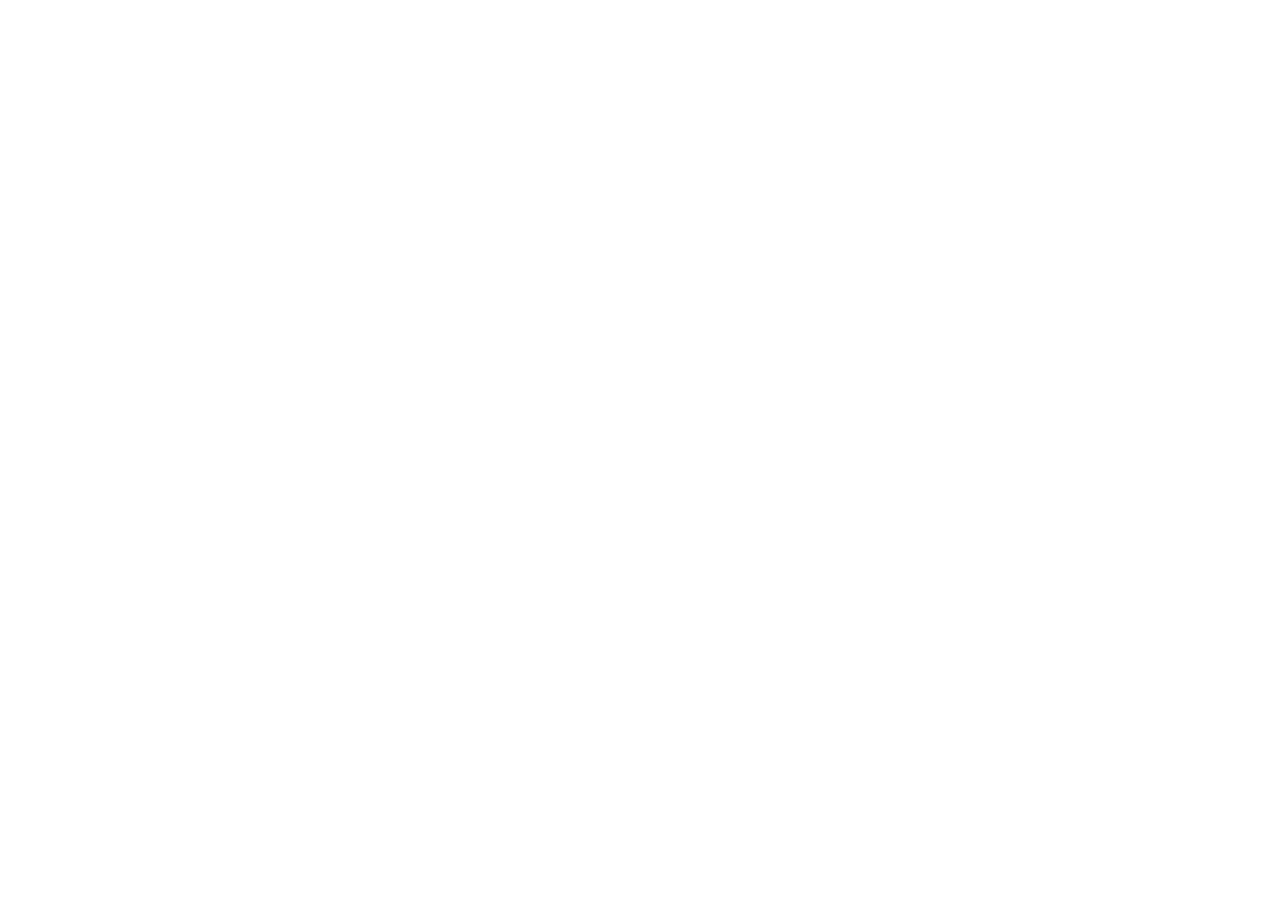
==== qr/educational-coloring/index.html @ 6da69299 "Add index.html for redirecting to ILUNA Studio" ====
<!DOCTYPE html>
<html lang="en">
<head>
    <meta charset="UTF-8">
    <meta http-equiv="refresh" content="0;url=https://ilunastudios.com">
    <script>
        window.location.href = "https://ilunastudios.com";
    </script>
    <title>Educational Coloring Adventures - ILUNA STUDIO</title>
</head>
<body>
    <p>Redirecting to <a href="https://ilunastudios.com">ILUNA Studio</a>...</p>
</body>
</html>
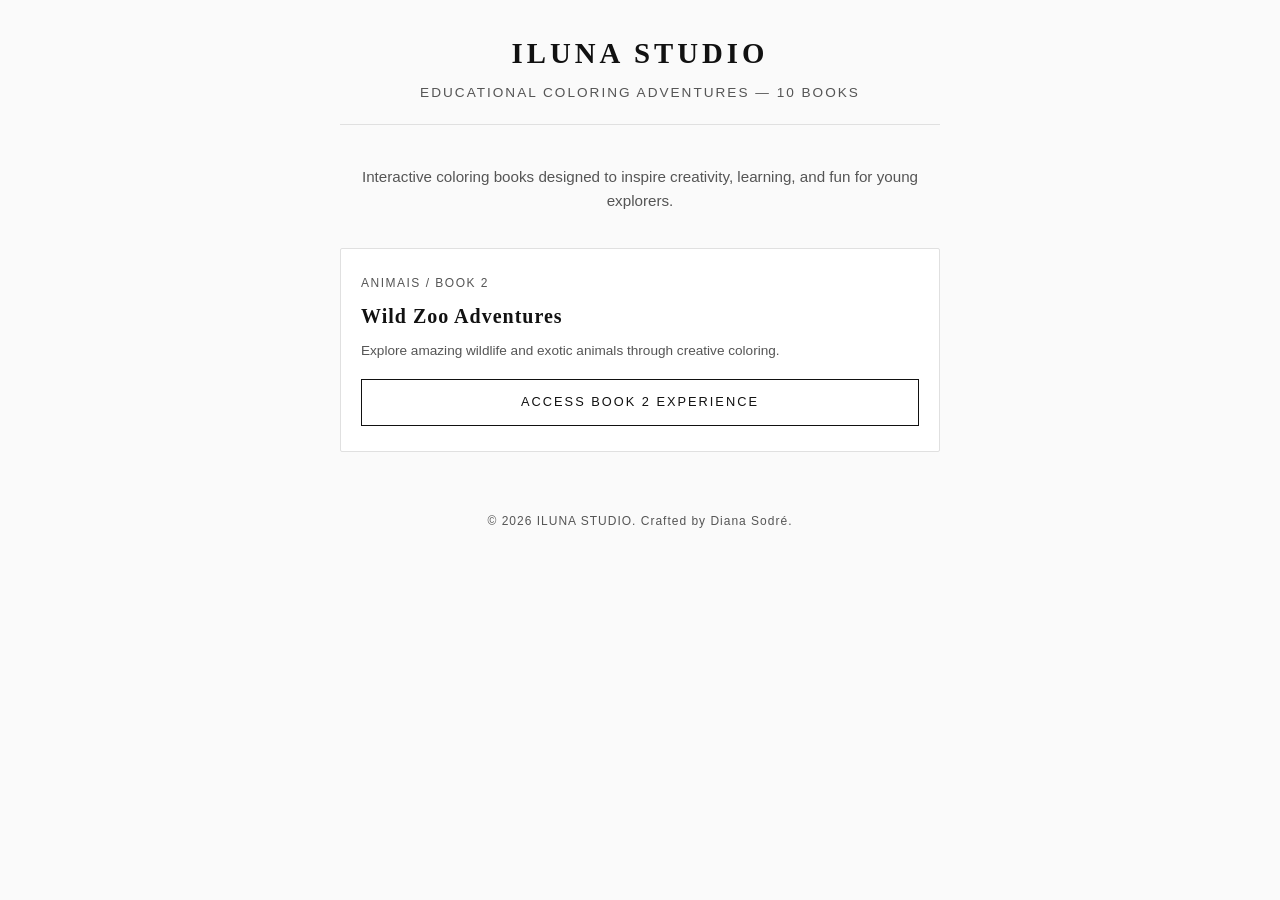
==== commit a503f13c: "Update index.html" ====
--- a/qr/educational-coloring/index.html
+++ b/qr/educational-coloring/index.html
@@ -2,13 +2,182 @@
 <html lang="en">
 <head>
     <meta charset="UTF-8">
-    <meta http-equiv="refresh" content="0;url=https://ilunastudios.com">
-    <script>
-        window.location.href = "https://ilunastudios.com";
-    </script>
-    <title>Educational Coloring Adventures - ILUNA STUDIO</title>
+    <meta name="viewport" content="width=device-width, initial-scale=1.0">
+    <title>ILUNA STUDIO | Educational Coloring Adventures</title>
+    
+    <!-- SEO Internacional para EUA e Europa -->
+    <meta name="description" content="Explore the Educational Coloring Adventures series (10 books) by Diana Sodré. Interactive phygital coloring books for kids.">
+    <meta name="robots" content="index, follow">
+    <link rel="canonical" href="https://ilunastudios.com/qr/educational-coloring/">
+
+    <!-- Tipografia e Estilos Integrados (Performance & Carregamento Instantâneo) -->
+    <link rel="preconnect" href="https://fonts.googleapis.com">
+    <link rel="preconnect" href="https://fonts.gstatic.com" crossorigin>
+    <link href="https://fonts.googleapis.com/css2?family=Cinzel:wght@400;600&family=Montserrat:wght@300;400;500&display=swap" rel="stylesheet">
+
+    <style>
+        :root {
+            --bg-color: #FAFAFA;
+            --card-bg: #FFFFFF;
+            --text-main: #111111;
+            --text-muted: #555555;
+            --border-color: #E0E0E0;
+            --font-title: 'Cinzel', serif;
+            --font-body: 'Montserrat', sans-serif;
+        }
+
+        * {
+            box-sizing: border-box;
+            margin: 0;
+            padding: 0;
+        }
+
+        body {
+            background-color: var(--bg-color);
+            color: var(--text-main);
+            font-family: var(--font-body);
+            line-height: 1.6;
+            text-align: center;
+            padding: 30px 20px;
+        }
+
+        header {
+            max-width: 600px;
+            margin: 0 auto 40px auto;
+            padding-bottom: 20px;
+            border-bottom: 1px solid var(--border-color);
+        }
+
+        .brand-title {
+            font-family: var(--font-title);
+            font-size: 1.8rem;
+            letter-spacing: 4px;
+            font-weight: 600;
+            margin-bottom: 6px;
+            text-transform: uppercase;
+        }
+
+        .collection-subtitle {
+            font-size: 0.85rem;
+            letter-spacing: 2px;
+            color: var(--text-muted);
+            text-transform: uppercase;
+        }
+
+        .container {
+            max-width: 600px;
+            margin: 0 auto;
+        }
+
+        .series-intro {
+            font-size: 0.95rem;
+            color: var(--text-muted);
+            margin-bottom: 35px;
+            font-weight: 300;
+        }
+
+        .grid-books {
+            display: flex;
+            flex-direction: column;
+            gap: 20px;
+        }
+
+        .book-card {
+            background-color: var(--card-bg);
+            border: 1px solid var(--border-color);
+            padding: 25px 20px;
+            border-radius: 2px;
+            text-align: left;
+            transition: transform 0.2s ease, box-shadow 0.2s ease;
+        }
+
+        .book-card:hover {
+            transform: translateY(-2px);
+            box-shadow: 0 4px 15px rgba(0, 0, 0, 0.04);
+        }
+
+        .book-number {
+            font-size: 0.75rem;
+            letter-spacing: 1.5px;
+            text-transform: uppercase;
+            color: var(--text-muted);
+            display: block;
+            margin-bottom: 6px;
+        }
+
+        .book-card h2 {
+            font-family: var(--font-title);
+            font-size: 1.25rem;
+            margin-bottom: 8px;
+            letter-spacing: 1px;
+        }
+
+        .book-card p {
+            font-size: 0.85rem;
+            color: var(--text-muted);
+            margin-bottom: 18px;
+            font-weight: 300;
+        }
+
+        .btn-amazon {
+            display: block;
+            width: 100%;
+            padding: 12px;
+            border: 1px solid var(--text-main);
+            color: var(--text-main);
+            background: transparent;
+            text-decoration: none;
+            font-size: 0.8rem;
+            font-weight: 500;
+            letter-spacing: 2px;
+            text-transform: uppercase;
+            text-align: center;
+            transition: all 0.3s ease;
+        }
+
+        .btn-amazon:hover {
+            background-color: var(--text-main);
+            color: #FFFFFF;
+        }
+
+        footer {
+            margin-top: 60px;
+            font-size: 0.75rem;
+            color: var(--text-muted);
+            letter-spacing: 1px;
+        }
+    </style>
 </head>
 <body>
-    <p>Redirecting to <a href="https://ilunastudios.com">ILUNA Studio</a>...</p>
+
+    <header>
+        <h1 class="brand-title">ILUNA STUDIO</h1>
+        <p class="collection-subtitle">Educational Coloring Adventures — 10 Books</p>
+    </header>
+
+    <main class="container">
+        <p class="series-intro">
+            Interactive coloring books designed to inspire creativity, learning, and fun for young explorers.
+        </p>
+
+        <section class="grid-books">
+            
+            <!-- Book 2 example inside animais -->
+            <article class="book-card">
+                <span class="book-number">Animais / Book 2</span>
+                <h2>Wild Zoo Adventures</h2>
+                <p>Explore amazing wildlife and exotic animals through creative coloring.</p>
+                <a href="https://ilunastudios.com/qr/educational-coloring/animais/book2-wild-zoo-adventures" class="btn-amazon">
+                    Access Book 2 Experience
+                </a>
+            </article>
+
+        </section>
+    </main>
+
+    <footer>
+        <p>&copy; 2026 ILUNA STUDIO. Crafted by Diana Sodré.</p>
+    </footer>
+
 </body>
 </html>
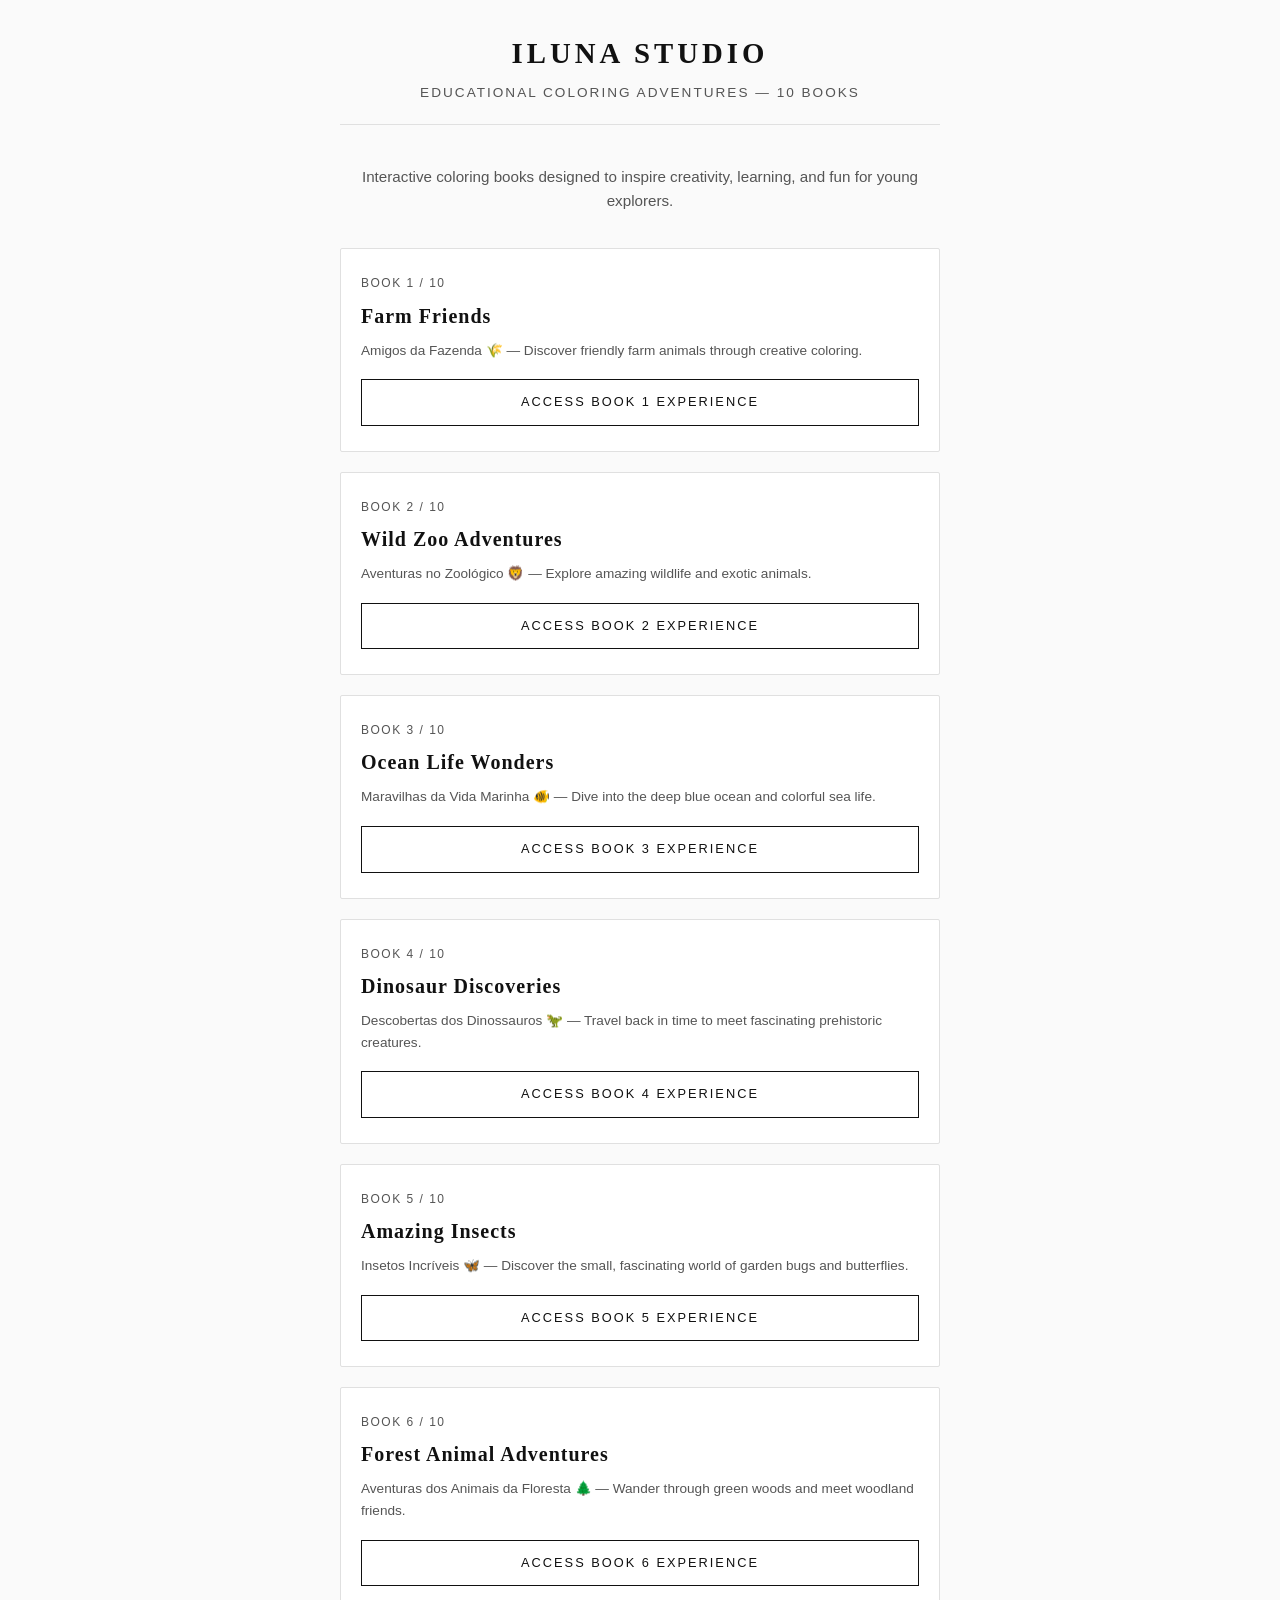
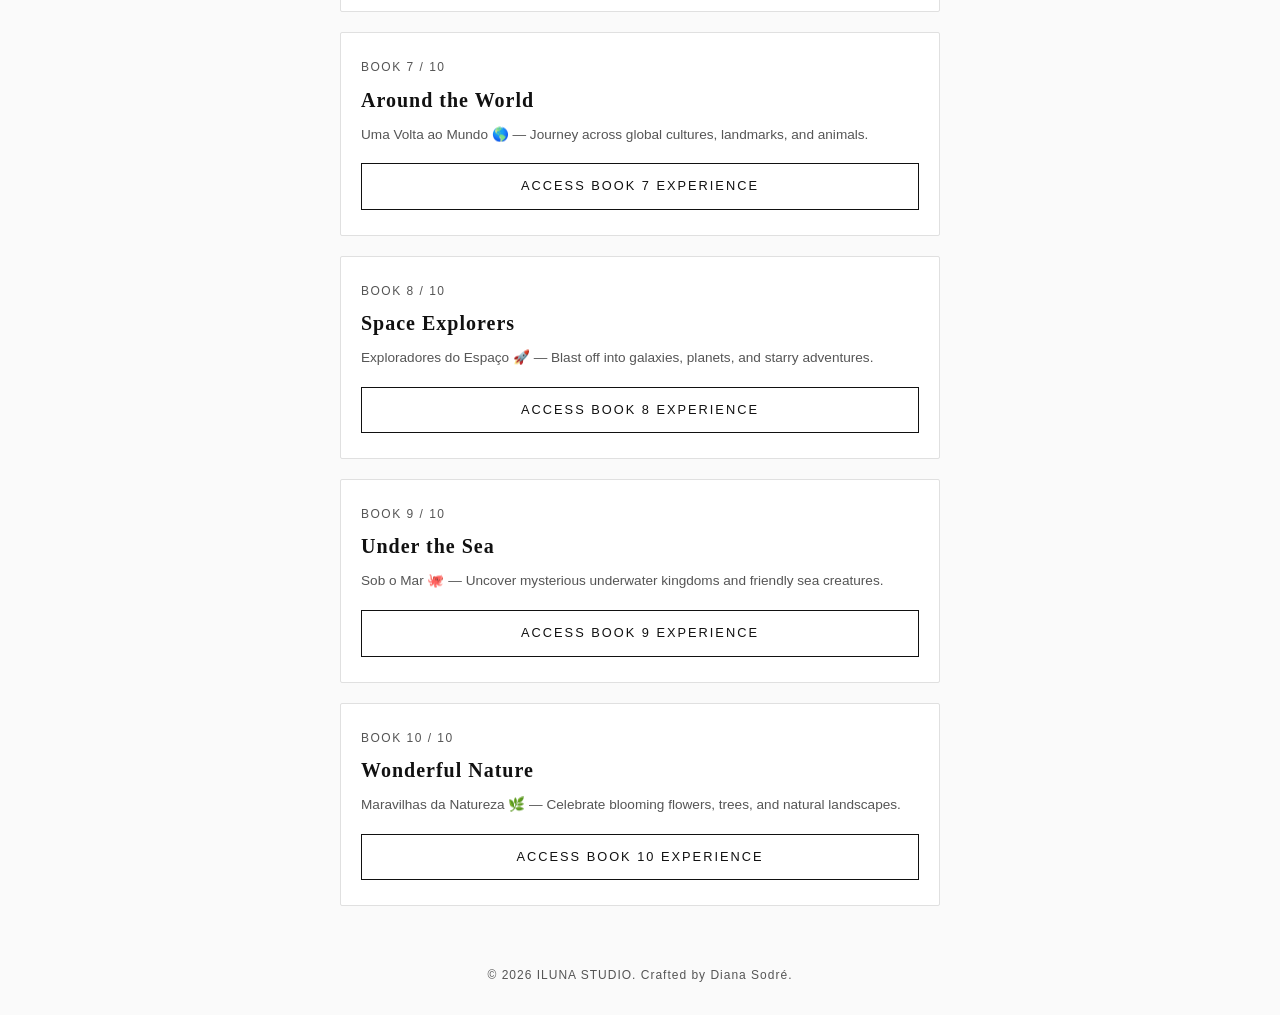
==== commit 96414ded: "Update book details and descriptions in index.html" ====
--- a/qr/educational-coloring/index.html
+++ b/qr/educational-coloring/index.html
@@ -10,7 +10,7 @@
     <meta name="robots" content="index, follow">
     <link rel="canonical" href="https://ilunastudios.com/qr/educational-coloring/">
 
-    <!-- Tipografia e Estilos Integrados (Performance & Carregamento Instantâneo) -->
+    <!-- Tipografia e Estilos Integrados -->
     <link rel="preconnect" href="https://fonts.googleapis.com">
     <link rel="preconnect" href="https://fonts.gstatic.com" crossorigin>
     <link href="https://fonts.googleapis.com/css2?family=Cinzel:wght@400;600&family=Montserrat:wght@300;400;500&display=swap" rel="stylesheet">
@@ -162,14 +162,84 @@
 
         <section class="grid-books">
             
-            <!-- Book 2 example inside animais -->
-            <article class="book-card">
-                <span class="book-number">Animais / Book 2</span>
+            <!-- Book 1 -->
+            <article class="book-card">
+                <span class="book-number">Book 1 / 10</span>
+                <h2>Farm Friends</h2>
+                <p>Amigos da Fazenda 🌾 — Discover friendly farm animals through creative coloring.</p>
+                <a href="https://ilunastudios.com/qr/educational-coloring/animais/book1-farm-friends" class="btn-amazon">Access Book 1 Experience</a>
+            </article>
+
+            <!-- Book 2 -->
+            <article class="book-card">
+                <span class="book-number">Book 2 / 10</span>
                 <h2>Wild Zoo Adventures</h2>
-                <p>Explore amazing wildlife and exotic animals through creative coloring.</p>
-                <a href="https://ilunastudios.com/qr/educational-coloring/animais/book2-wild-zoo-adventures" class="btn-amazon">
-                    Access Book 2 Experience
-                </a>
+                <p>Aventuras no Zoológico 🦁 — Explore amazing wildlife and exotic animals.</p>
+                <a href="https://ilunastudios.com/qr/educational-coloring/animais/book2-wild-zoo-adventures" class="btn-amazon">Access Book 2 Experience</a>
+            </article>
+
+            <!-- Book 3 -->
+            <article class="book-card">
+                <span class="book-number">Book 3 / 10</span>
+                <h2>Ocean Life Wonders</h2>
+                <p>Maravilhas da Vida Marinha 🐠 — Dive into the deep blue ocean and colorful sea life.</p>
+                <a href="https://ilunastudios.com/qr/educational-coloring/animais/book3-ocean-life-wonders" class="btn-amazon">Access Book 3 Experience</a>
+            </article>
+
+            <!-- Book 4 -->
+            <article class="book-card">
+                <span class="book-number">Book 4 / 10</span>
+                <h2>Dinosaur Discoveries</h2>
+                <p>Descobertas dos Dinossauros 🦖 — Travel back in time to meet fascinating prehistoric creatures.</p>
+                <a href="https://ilunastudios.com/qr/educational-coloring/animais/book4-dinosaur-discoveries" class="btn-amazon">Access Book 4 Experience</a>
+            </article>
+
+            <!-- Book 5 -->
+            <article class="book-card">
+                <span class="book-number">Book 5 / 10</span>
+                <h2>Amazing Insects</h2>
+                <p>Insetos Incríveis 🦋 — Discover the small, fascinating world of garden bugs and butterflies.</p>
+                <a href="https://ilunastudios.com/qr/educational-coloring/animais/book5-amazing-insects" class="btn-amazon">Access Book 5 Experience</a>
+            </article>
+
+            <!-- Book 6 -->
+            <article class="book-card">
+                <span class="book-number">Book 6 / 10</span>
+                <h2>Forest Animal Adventures</h2>
+                <p>Aventuras dos Animais da Floresta 🌲 — Wander through green woods and meet woodland friends.</p>
+                <a href="https://ilunastudios.com/qr/educational-coloring/animais/book6-forest-animal-adventures" class="btn-amazon">Access Book 6 Experience</a>
+            </article>
+
+            <!-- Book 7 -->
+            <article class="book-card">
+                <span class="book-number">Book 7 / 10</span>
+                <h2>Around the World</h2>
+                <p>Uma Volta ao Mundo 🌎 — Journey across global cultures, landmarks, and animals.</p>
+                <a href="https://ilunastudios.com/qr/educational-coloring/animais/book7-around-the-world" class="btn-amazon">Access Book 7 Experience</a>
+            </article>
+
+            <!-- Book 8 -->
+            <article class="book-card">
+                <span class="book-number">Book 8 / 10</span>
+                <h2>Space Explorers</h2>
+                <p>Exploradores do Espaço 🚀 — Blast off into galaxies, planets, and starry adventures.</p>
+                <a href="https://ilunastudios.com/qr/educational-coloring/animais/book8-space-explorers" class="btn-amazon">Access Book 8 Experience</a>
+            </article>
+
+            <!-- Book 9 -->
+            <article class="book-card">
+                <span class="book-number">Book 9 / 10</span>
+                <h2>Under the Sea</h2>
+                <p>Sob o Mar 🐙 — Uncover mysterious underwater kingdoms and friendly sea creatures.</p>
+                <a href="https://ilunastudios.com/qr/educational-coloring/animais/book9-under-the-sea" class="btn-amazon">Access Book 9 Experience</a>
+            </article>
+
+            <!-- Book 10 -->
+            <article class="book-card">
+                <span class="book-number">Book 10 / 10</span>
+                <h2>Wonderful Nature</h2>
+                <p>Maravilhas da Natureza 🌿 — Celebrate blooming flowers, trees, and natural landscapes.</p>
+                <a href="https://ilunastudios.com/qr/educational-coloring/animais/book10-wonderful-nature" class="btn-amazon">Access Book 10 Experience</a>
             </article>
 
         </section>
